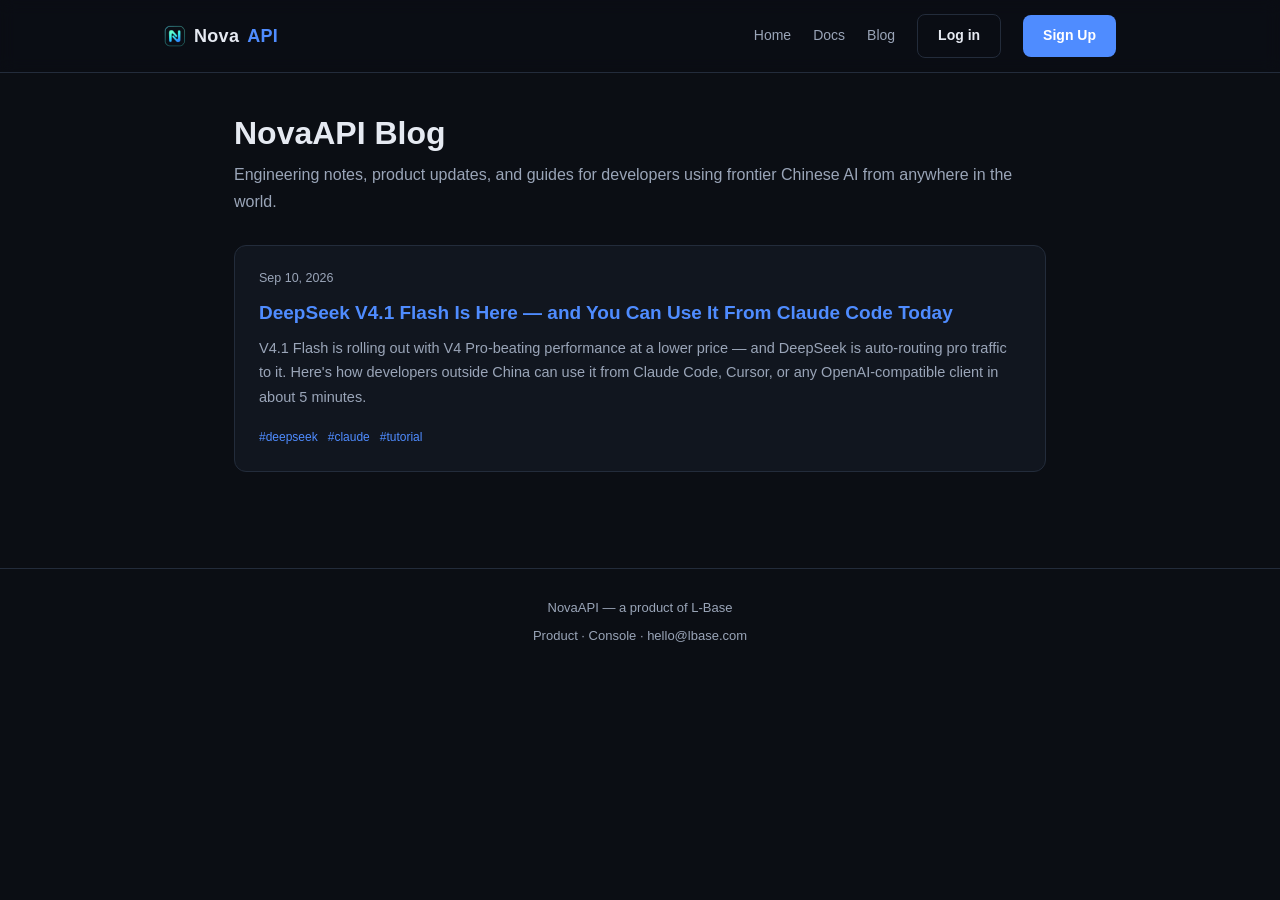
==== blog/index.html @ 0813dd1c "blog: launch /blog with V4.1 Flash + Claude Code article; nav Blog links; sitemap" ====
<!DOCTYPE html>
<html lang="en">
<head>
<meta charset="UTF-8">
<meta name="viewport" content="width=device-width, initial-scale=1.0">
<title>NovaAPI Blog — Guides for Frontier Chinese AI</title>
<meta name="description" content="Blog of NovaAPI: guides and updates for developers using DeepSeek and frontier Chinese AI models from anywhere in the world.">
<link rel="canonical" href="https://novaapi.lbase.com/blog/index.html">
<link rel="icon" type="image/png" href="../logo.png">
<style>
  :root {
    --bg: #0b0e14; --bg-soft: #11161f; --card: #151b26; --border: #232c3b;
    --text: #e6eaf2; --text-dim: #9aa5b8; --accent: #4f8cff; --green: #3ddc97;
    --code-bg: #0d1117; --code-border: #1e2636;
  }
  * { margin: 0; padding: 0; box-sizing: border-box; }
  body { background: var(--bg); color: var(--text); font-family: -apple-system, BlinkMacSystemFont, "Segoe UI", Roboto, "Helvetica Neue", Arial, sans-serif; line-height: 1.7; }
  a { color: var(--accent); text-decoration: none; }
  a:hover { text-decoration: underline; }
  header { position: sticky; top: 0; z-index: 50; background: rgba(11,14,20,.85); backdrop-filter: blur(8px); border-bottom: 1px solid var(--border); }
  .nav { max-width: 1000px; margin: 0 auto; padding: 14px 24px; display: flex; align-items: center; justify-content: space-between; gap: 10px; flex-wrap: wrap; }
  .brand { display: inline-flex; align-items: center; gap: 8px; font-weight: 700; font-size: 18px; letter-spacing: 0.3px; color: var(--text); }
  .brand span { color: var(--accent); }
  .brand img { width: 22px; height: 22px; border-radius: 5px; }
  a.brand:hover { text-decoration: none; }
  .nav-links { display: flex; gap: 22px; font-size: 14px; align-items: center; flex-wrap: wrap; }
  .nav-links a { color: var(--text-dim); }
  .nav-links a:hover { color: var(--text); text-decoration: none; }
  .nav-links .btn { padding: 9px 20px; border-radius: 8px; font-size: 14px; font-weight: 600; border: none; }
  .nav-links .btn-primary { background: var(--accent); color: #fff; }
  .nav-links .btn-primary:hover { background: #3a76e8; color: #fff; }
  .nav-links .btn-outline { background: transparent; color: var(--text); border: 1px solid var(--border); }
  .nav-links .btn-outline:hover { border-color: var(--accent); color: var(--accent); }
  .wrap { max-width: 860px; margin: 0 auto; padding: 40px 24px 80px; }
  main h1 { font-size: 32px; line-height: 1.25; margin-bottom: 10px; }
  .meta { color: var(--text-dim); font-size: 13.5px; margin-bottom: 30px; }
  main h2 { font-size: 22px; margin: 44px 0 12px; padding-top: 24px; border-top: 1px solid var(--border); }
  main h3 { font-size: 17px; margin: 26px 0 8px; }
  main p { color: var(--text-dim); margin-bottom: 14px; }
  main ul, main ol { color: var(--text-dim); margin: 0 0 14px 22px; }
  main li { margin-bottom: 6px; }
  main strong { color: var(--text); }
  pre { background: var(--code-bg); border: 1px solid var(--code-border); border-radius: 10px; padding: 16px 18px; overflow-x: auto; margin: 14px 0 20px; }
  code { font-family: ui-monospace, SFMono-Regular, "Cascadia Code", Consolas, monospace; }
  p code, li code { background: var(--bg-soft); border: 1px solid var(--border); padding: 1px 6px; border-radius: 5px; font-size: 13px; color: var(--text); }
  pre code { background: none; border: none; padding: 0; color: #d5dce8; }
  .callout { border: 1px solid var(--border); border-left: 3px solid var(--accent); background: var(--bg-soft); border-radius: 8px; padding: 12px 16px; margin: 16px 0; color: var(--text-dim); }
  .card { border: 1px solid var(--border); background: var(--bg-soft); border-radius: 12px; padding: 22px 24px; margin-bottom: 16px; }
  .card h2 { border: none; padding: 0; margin: 0 0 6px; font-size: 19px; }
  .card .date { color: var(--text-dim); font-size: 12.5px; margin-bottom: 8px; }
  .card p { color: var(--text-dim); margin: 0 0 12px; font-size: 14.5px; }
  footer { border-top: 1px solid var(--border); padding: 28px 24px; text-align: center; color: var(--text-dim); font-size: 13px; }
  footer a { color: var(--text-dim); }
  .tag { display: inline-block; color: var(--accent); font-size: 12px; margin-right: 10px; }
  @media (max-width: 640px) { .nav-links a.hide-m { display: none; } main h1 { font-size: 24px; } }
</style>
</head>
<body>
<header>
  <div class="nav">
    <a class="brand" href="../index.html"><img src="../logo.png" alt="NovaAPI logo"/>Nova<span>API</span></a>
    <div class="nav-links">
      <a href="../index.html">Home</a>
      <a href="../docs.html">Docs</a>
      <a href="index.html">Blog</a>
      <a class="btn btn-outline" href="https://api.lbase.com/login">Log in</a>
      <a class="btn btn-primary" href="https://api.lbase.com/register">Sign Up</a>
    </div>
  </div>
</header>
<div class="wrap">
  <main>
    <h1 style="margin-bottom:8px;">NovaAPI Blog</h1>
    <p style="color:var(--text-dim); margin-bottom:30px;">Engineering notes, product updates, and guides for developers using frontier Chinese AI from anywhere in the world.</p>
    <div class="card">
      <div class="date">Sep 10, 2026</div>
      <h2><a href="deepseek-v4-1-flash-claude-code.html">DeepSeek V4.1 Flash Is Here — and You Can Use It From Claude Code Today</a></h2>
      <p>V4.1 Flash is rolling out with V4 Pro-beating performance at a lower price — and DeepSeek is auto-routing pro traffic to it. Here's how developers outside China can use it from Claude Code, Cursor, or any OpenAI-compatible client in about 5 minutes.</p>
      <span class="tag">#deepseek</span><span class="tag">#claude</span><span class="tag">#tutorial</span>
    </div>
  </main>
</div>
<footer>
  <div>NovaAPI — a product of <a href="https://lbase.com">L-Base</a></div>
  <div style="margin-top:6px;"><a href="https://novaapi.lbase.com/">Product</a> · <a href="https://api.lbase.com/login">Console</a> · <a href="mailto:hello@lbase.com">hello@lbase.com</a></div>
</footer>
</body>
</html>
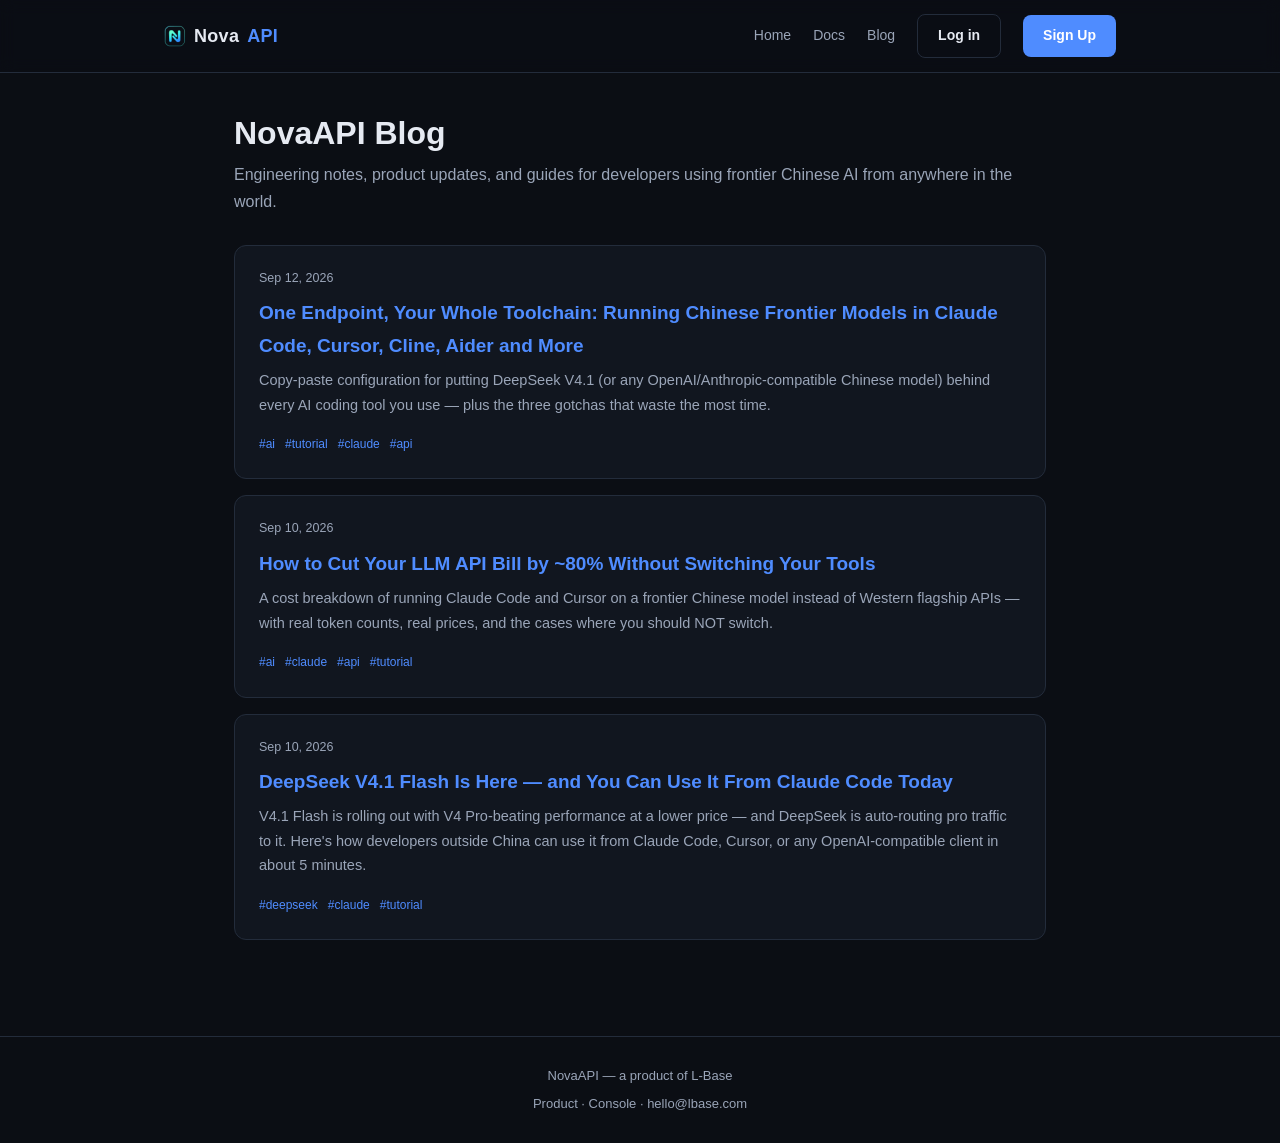
==== commit 40305a45: "blog: third article (one endpoint, whole toolchain) + sitemap" ====
--- a/blog/index.html
+++ b/blog/index.html
@@ -53,6 +53,14 @@
   footer a { color: var(--text-dim); }
   .tag { display: inline-block; color: var(--accent); font-size: 12px; margin-right: 10px; }
   @media (max-width: 640px) { .nav-links a.hide-m { display: none; } main h1 { font-size: 24px; } }
+
+  main table { width: 100%; border-collapse: collapse; margin: 16px 0 22px; font-size: 14px; }
+  main table th, main table td { border: 1px solid var(--border); padding: 9px 14px; text-align: left; color: var(--text-dim); }
+  main table th { background: var(--bg-soft); color: var(--text); font-size: 13px; }
+  main table td strong, main table th strong { color: var(--text); }
+  main h4 { font-size: 15px; margin: 20px 0 6px; color: var(--text); }
+  main hr { border: none; border-top: 1px solid var(--border); margin: 30px 0; }
+  main em { color: var(--text-dim); }
 </style>
 </head>
 <body>
@@ -73,6 +81,18 @@
     <h1 style="margin-bottom:8px;">NovaAPI Blog</h1>
     <p style="color:var(--text-dim); margin-bottom:30px;">Engineering notes, product updates, and guides for developers using frontier Chinese AI from anywhere in the world.</p>
     <div class="card">
+      <div class="date">Sep 12, 2026</div>
+      <h2><a href="one-endpoint-whole-toolchain.html">One Endpoint, Your Whole Toolchain: Running Chinese Frontier Models in Claude Code, Cursor, Cline, Aider and More</a></h2>
+      <p>Copy-paste configuration for putting DeepSeek V4.1 (or any OpenAI/Anthropic-compatible Chinese model) behind every AI coding tool you use — plus the three gotchas that waste the most time.</p>
+      <span class="tag">#ai</span><span class="tag">#tutorial</span><span class="tag">#claude</span><span class="tag">#api</span>
+    </div>
+    <div class="card">
+      <div class="date">Sep 10, 2026</div>
+      <h2><a href="cut-llm-api-bill-80-percent.html">How to Cut Your LLM API Bill by ~80% Without Switching Your Tools</a></h2>
+      <p>A cost breakdown of running Claude Code and Cursor on a frontier Chinese model instead of Western flagship APIs — with real token counts, real prices, and the cases where you should NOT switch.</p>
+      <span class="tag">#ai</span><span class="tag">#claude</span><span class="tag">#api</span><span class="tag">#tutorial</span>
+    </div>
+    <div class="card">
       <div class="date">Sep 10, 2026</div>
       <h2><a href="deepseek-v4-1-flash-claude-code.html">DeepSeek V4.1 Flash Is Here — and You Can Use It From Claude Code Today</a></h2>
       <p>V4.1 Flash is rolling out with V4 Pro-beating performance at a lower price — and DeepSeek is auto-routing pro traffic to it. Here's how developers outside China can use it from Claude Code, Cursor, or any OpenAI-compatible client in about 5 minutes.</p>
